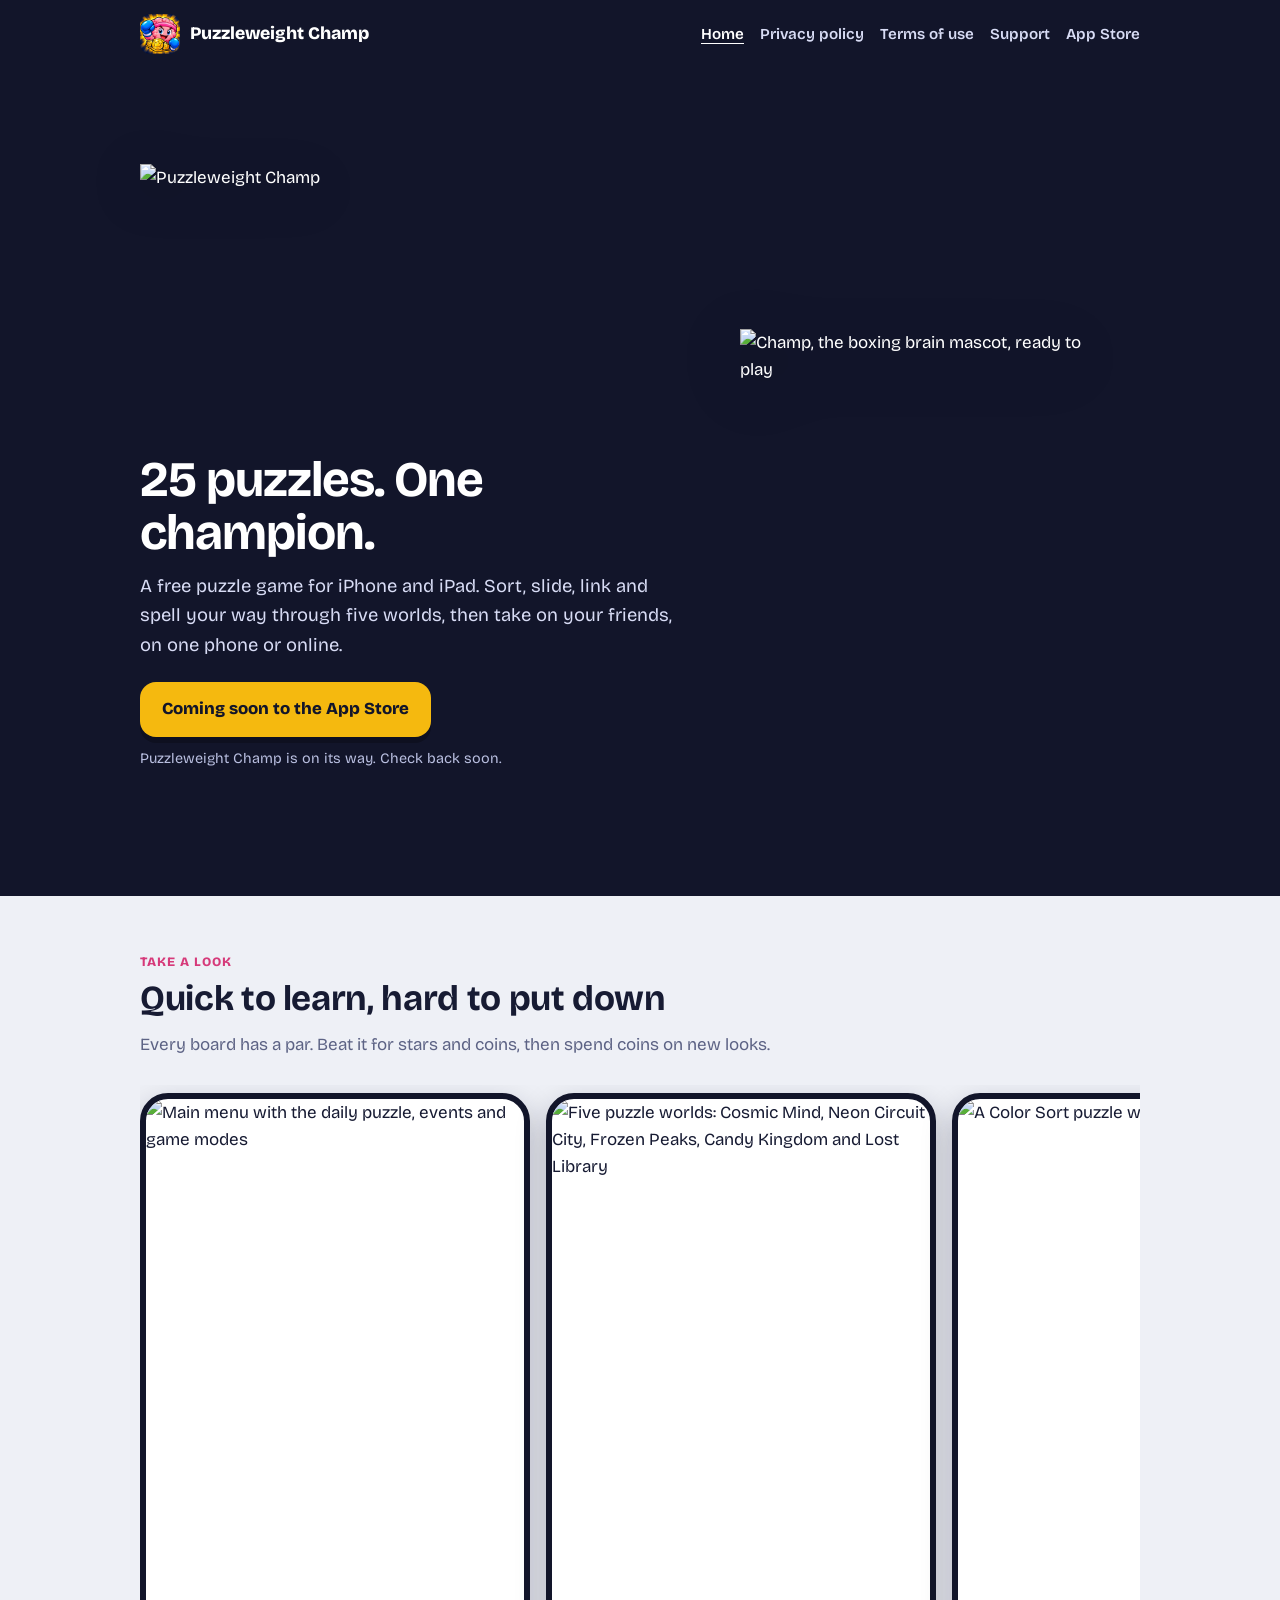
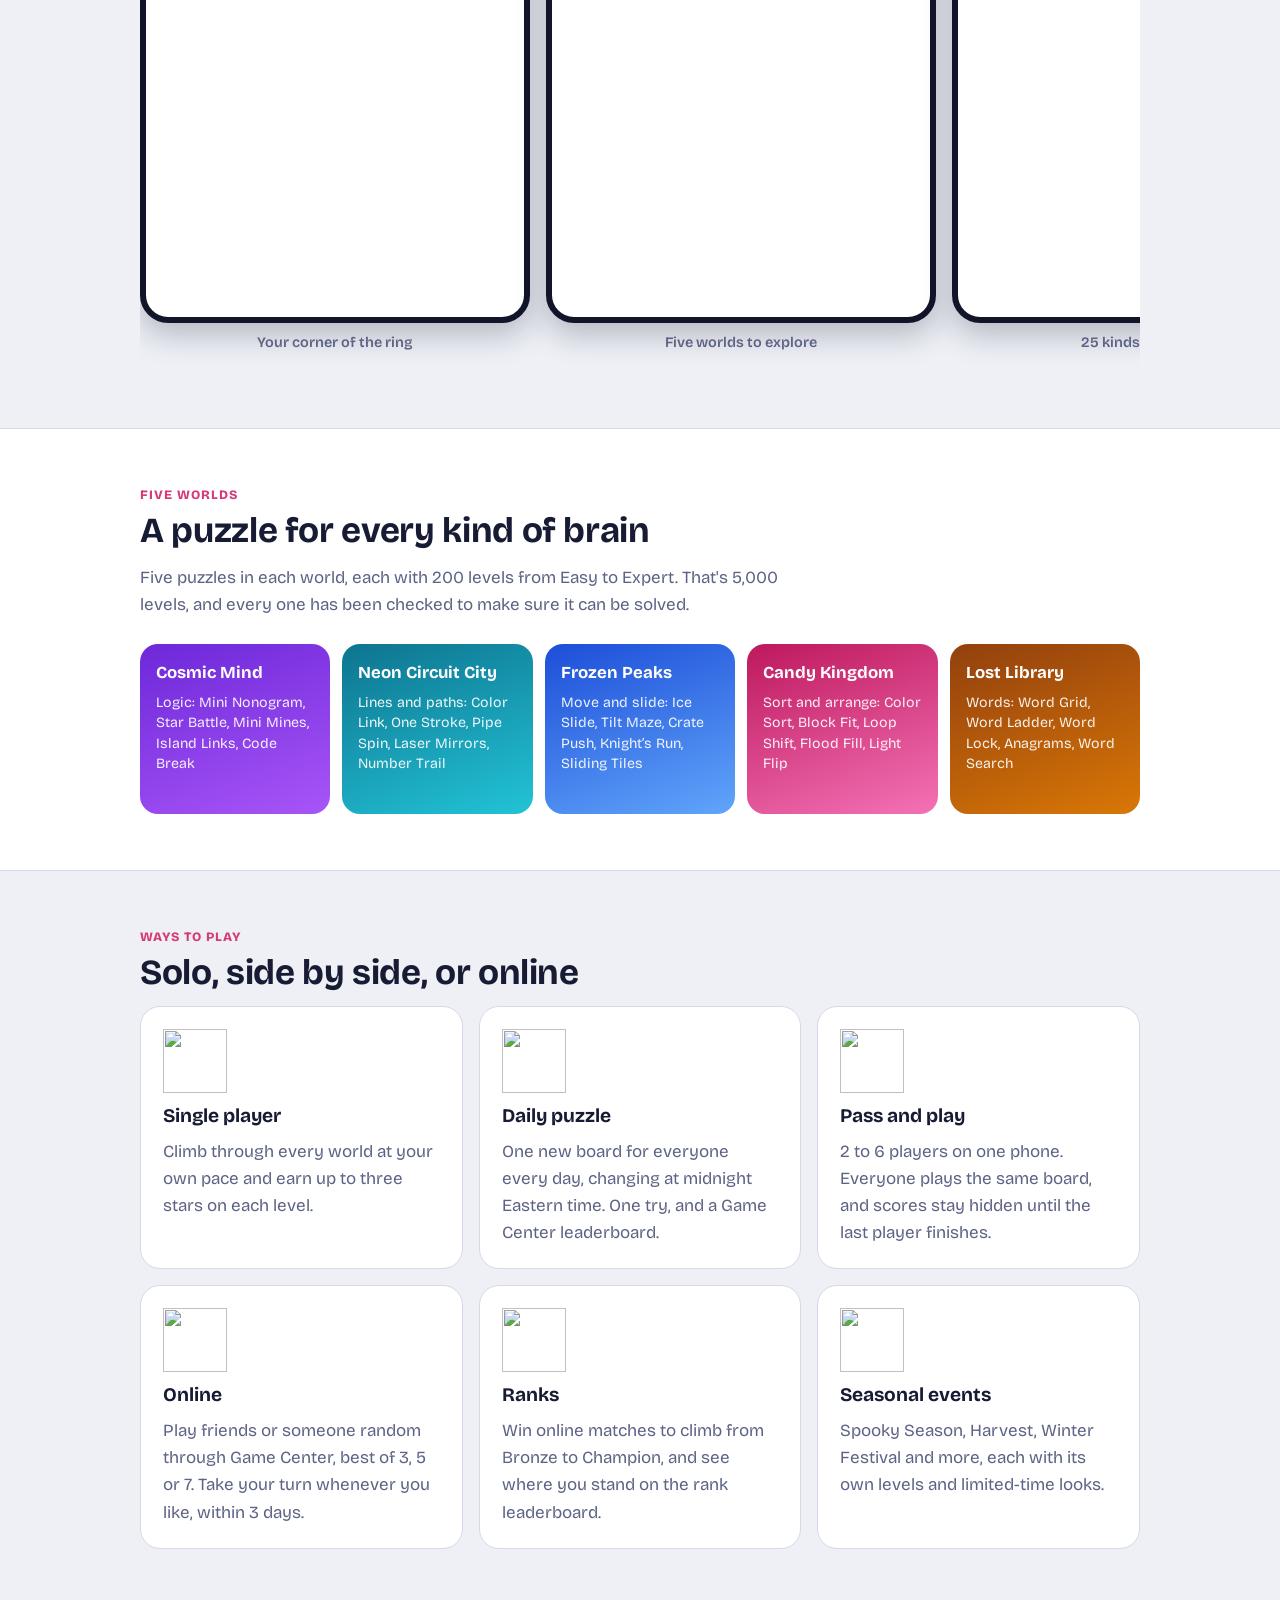
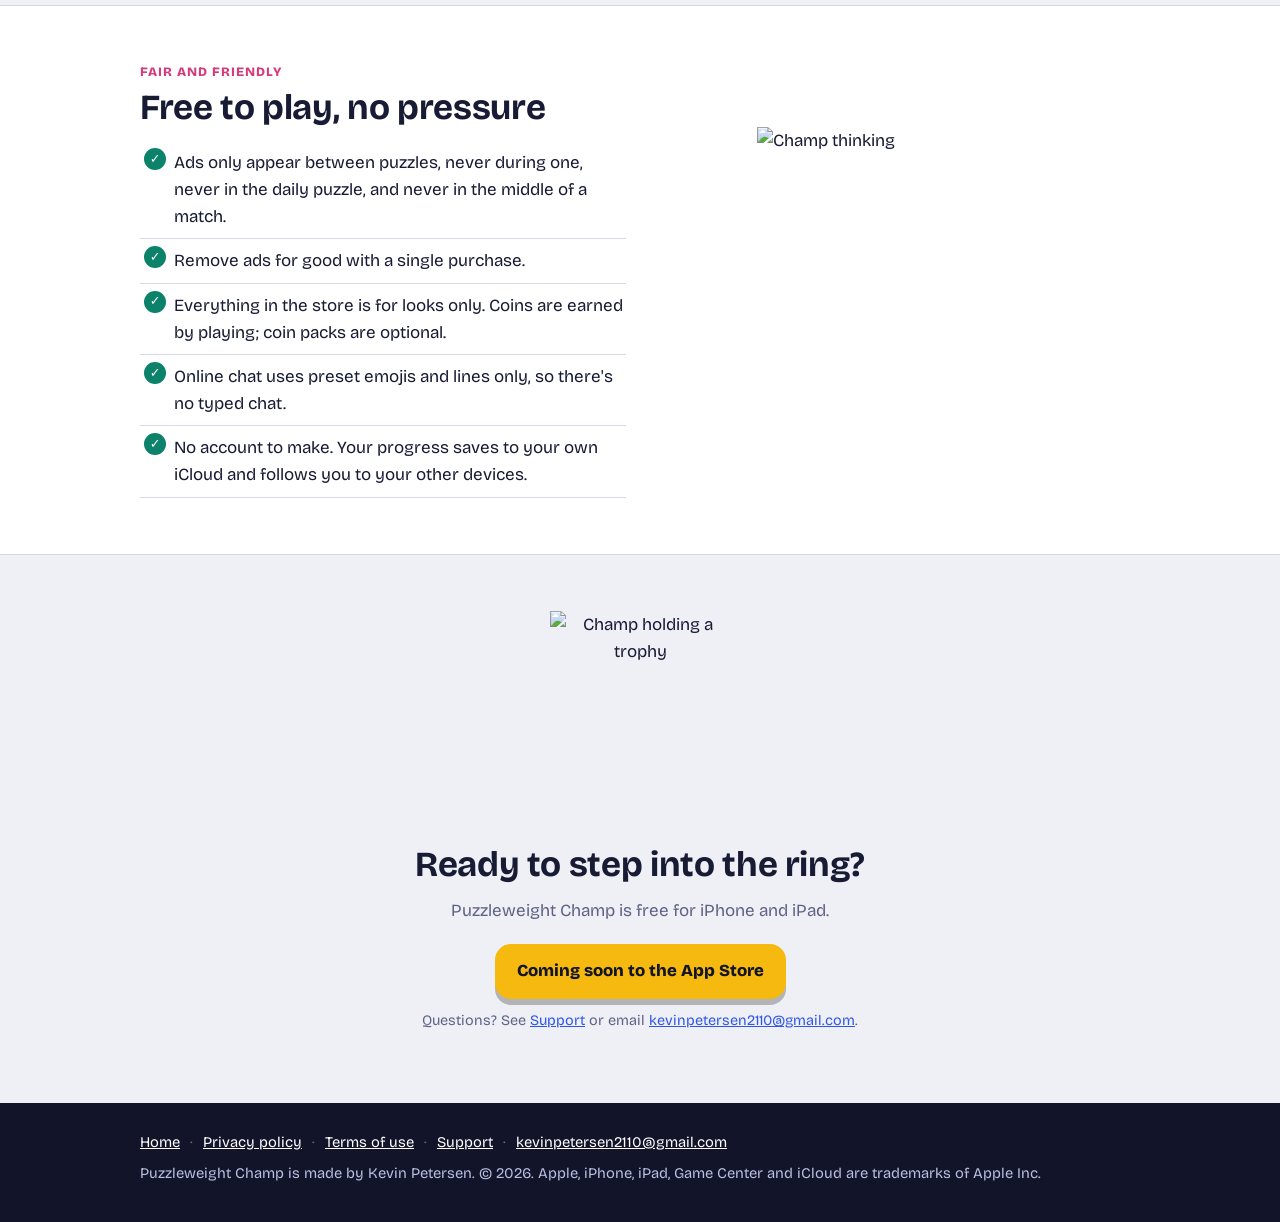
==== index.html @ a0eca014 "Add files via upload" ====
<!doctype html>
<html lang="en">
<head>
<meta charset="utf-8">
<meta name="viewport" content="width=device-width, initial-scale=1">
<title>Puzzleweight Champ: 25 puzzles, one champion</title>
<meta name="description" content="A free puzzle game for iPhone and iPad: 25 kinds of puzzles across five worlds, a daily puzzle, and matches against friends on one phone or online.">
<meta property="og:title" content="Puzzleweight Champ: 25 puzzles, one champion">
<meta property="og:description" content="A free puzzle game for iPhone and iPad: 25 kinds of puzzles across five worlds, a daily puzzle, and matches against friends on one phone or online.">
<meta property="og:image" content="icon.png">
<link rel="icon" type="image/png" href="favicon.png">
<link rel="apple-touch-icon" href="apple-touch-icon.png">
<link rel="preconnect" href="https://fonts.googleapis.com">
<link rel="preconnect" href="https://fonts.gstatic.com" crossorigin>
<link href="https://fonts.googleapis.com/css2?family=Bricolage+Grotesque:opsz,wght@12..96,400..800&display=swap" rel="stylesheet">
<link rel="stylesheet" href="style.css">
</head>
<body>
<header class="site-head"><div class="wrap">
  <a class="brand" href="index.html"><img src="icon.png" alt="">Puzzleweight Champ</a>
  <nav class="nav" aria-label="Main"><a href="index.html" aria-current="page">Home</a><a href="privacy.html">Privacy policy</a><a href="terms.html">Terms of use</a><a href="support.html">Support</a><a href="index.html#get">App Store</a></nav>
</div></header>

<main>
<section class="hero"><div class="wrap">
  <div>
    <img class="logo" src="img/logo.webp" width="720" height="471" alt="Puzzleweight Champ">
    <h1>25 puzzles. One champion.</h1>
    <p class="lead">A free puzzle game for iPhone and iPad. Sort, slide, link and spell your way through five worlds, then take on your friends, on one phone or online.</p>
    <span class="btn soon">Coming soon to the App Store</span>
    <p class="note">Puzzleweight Champ is on its way. Check back soon.</p>
  </div>
  <img class="mascot" src="img/ready.webp" width="445" height="360" alt="Champ, the boxing brain mascot, ready to play">
</div></section>

<section><div class="wrap">
  <p class="kicker">Take a look</p>
  <h2>Quick to learn, hard to put down</h2>
  <p class="sub">Every board has a par. Beat it for stars and coins, then spend coins on new looks.</p>
  <div class="shots">
    <figure><img src="img/shot-home.webp" width="390" height="844" alt="Main menu with the daily puzzle, events and game modes" loading="lazy"><figcaption>Your corner of the ring</figcaption></figure>
    <figure><img src="img/shot-worlds.webp" width="390" height="844" alt="Five puzzle worlds: Cosmic Mind, Neon Circuit City, Frozen Peaks, Candy Kingdom and Lost Library" loading="lazy"><figcaption>Five worlds to explore</figcaption></figure>
    <figure><img src="img/shot-puzzle.webp" width="390" height="844" alt="A Color Sort puzzle with tubes of colored balls" loading="lazy"><figcaption>25 kinds of puzzles</figcaption></figure>
    <figure><img src="img/shot-finale.webp" width="390" height="844" alt="Final results of a match with a winner banner and podium" loading="lazy"><figcaption>Crown a champion</figcaption></figure>
    <figure><img src="img/shot-online.webp" width="390" height="844" alt="An online match with standings and the next puzzle" loading="lazy"><figcaption>Play friends online</figcaption></figure>
    <figure><img src="img/shot-store.webp" width="390" height="844" alt="The store with avatars, colors and emotes" loading="lazy"><figcaption>Make it yours</figcaption></figure>
  </div>
</div></section>

<section class="band"><div class="wrap">
  <p class="kicker">Five worlds</p>
  <h2>A puzzle for every kind of brain</h2>
  <p class="sub">Five puzzles in each world, each with 200 levels from Easy to Expert. That's 5,000 levels, and every one has been checked to make sure it can be solved.</p>
  <div class="worlds">
    <div class="world w1"><b>Cosmic Mind</b><small>Logic: Mini Nonogram, Star Battle, Mini Mines, Island Links, Code Break</small></div>
    <div class="world w2"><b>Neon Circuit City</b><small>Lines and paths: Color Link, One Stroke, Pipe Spin, Laser Mirrors, Number Trail</small></div>
    <div class="world w3"><b>Frozen Peaks</b><small>Move and slide: Ice Slide, Tilt Maze, Crate Push, Knight’s Run, Sliding Tiles</small></div>
    <div class="world w4"><b>Candy Kingdom</b><small>Sort and arrange: Color Sort, Block Fit, Loop Shift, Flood Fill, Light Flip</small></div>
    <div class="world w5"><b>Lost Library</b><small>Words: Word Grid, Word Ladder, Word Lock, Anagrams, Word Search</small></div>
  </div>
</div></section>

<section><div class="wrap">
  <p class="kicker">Ways to play</p>
  <h2>Solo, side by side, or online</h2>
  <div class="grid">
    <div class="card"><img class="ic" src="img/md_single.webp" alt=""><h3>Single player</h3><p>Climb through every world at your own pace and earn up to three stars on each level.</p></div>
    <div class="card"><img class="ic" src="img/rk_gold.webp" alt=""><h3>Daily puzzle</h3><p>One new board for everyone every day, changing at midnight Eastern time. One try, and a Game Center leaderboard.</p></div>
    <div class="card"><img class="ic" src="img/md_multi.webp" alt=""><h3>Pass and play</h3><p>2 to 6 players on one phone. Everyone plays the same board, and scores stay hidden until the last player finishes.</p></div>
    <div class="card"><img class="ic" src="img/md_online.webp" alt=""><h3>Online</h3><p>Play friends or someone random through Game Center, best of 3, 5 or 7. Take your turn whenever you like, within 3 days.</p></div>
    <div class="card"><img class="ic" src="img/trophy.webp" alt=""><h3>Ranks</h3><p>Win online matches to climb from Bronze to Champion, and see where you stand on the rank leaderboard.</p></div>
    <div class="card"><img class="ic" src="img/cheer.webp" alt=""><h3>Seasonal events</h3><p>Spooky Season, Harvest, Winter Festival and more, each with its own levels and limited-time looks.</p></div>
  </div>
</div></section>

<section class="band"><div class="wrap split">
  <div>
    <p class="kicker">Fair and friendly</p>
    <h2>Free to play, no pressure</h2>
    <ul class="ticks">
      <li>Ads only appear between puzzles, never during one, never in the daily puzzle, and never in the middle of a match.</li>
      <li>Remove ads for good with a single purchase.</li>
      <li>Everything in the store is for looks only. Coins are earned by playing; coin packs are optional.</li>
      <li>Online chat uses preset emojis and lines only, so there's no typed chat.</li>
      <li>No account to make. Your progress saves to your own iCloud and follows you to your other devices.</li>
    </ul>
  </div>
  <img src="img/think.webp" width="330" height="360" alt="Champ thinking" style="justify-self:center;width:min(280px,80%)" loading="lazy">
</div></section>

<section id="get"><div class="wrap cta">
  <img src="img/trophy.webp" width="241" height="300" alt="Champ holding a trophy" loading="lazy">
  <h2>Ready to step into the ring?</h2>
  <p class="sub" style="margin:0 auto 20px">Puzzleweight Champ is free for iPhone and iPad.</p>
  <span class="btn soon">Coming soon to the App Store</span>
  <p class="note">Questions? See <a href="support.html">Support</a> or email <a href="mailto:kevinpetersen2110@gmail.com">kevinpetersen2110@gmail.com</a>.</p>
</div></section>
</main>
<footer class="site-foot"><div class="wrap">
  <div class="links"><a href="index.html">Home</a><span>·</span><a href="privacy.html">Privacy policy</a><span>·</span><a href="terms.html">Terms of use</a><span>·</span><a href="support.html">Support</a><span>·</span><a href="mailto:kevinpetersen2110@gmail.com">kevinpetersen2110@gmail.com</a></div>
  <div>Puzzleweight Champ is made by Kevin Petersen. © 2026. Apple, iPhone, iPad, Game Center and iCloud are trademarks of Apple Inc.</div>
</div></footer>
</body>
</html>
---- style.css ----
:root{
  --bg:#EEF0F6;--surface:#FFFFFF;--ink:#171B33;--muted:#5D6385;--line:#D5D9E8;
  --navy:#12152A;--blue:#3056E8;--pink:#D63A7A;--gold:#F5B90F;--green:#0B8269;--purple:#7445D6;
  --radius:20px;
}
@media (prefers-color-scheme:dark){
  :root{--bg:#12152A;--surface:#1C2040;--ink:#EEF0F8;--muted:#A6ACCB;--line:#2E3358}
}
*{box-sizing:border-box}
html{-webkit-text-size-adjust:100%}
body{margin:0;background:var(--bg);color:var(--ink);font-family:"Bricolage Grotesque",system-ui,-apple-system,"Segoe UI",sans-serif;font-size:17px;line-height:1.6}
img{max-width:100%;height:auto;display:block}
a{color:var(--blue)}
@media (prefers-color-scheme:dark){a{color:#8EA8FF}}
.wrap{max-width:1040px;margin:0 auto;padding:0 20px}
.narrow{max-width:760px}

/* header */
.site-head{background:var(--navy);color:#fff}
.site-head .wrap{display:flex;align-items:center;gap:16px;flex-wrap:wrap;padding-top:14px;padding-bottom:14px}
.brand{display:flex;align-items:center;gap:10px;color:#fff;text-decoration:none;font-weight:800;font-size:1.1rem;margin-right:auto}
.brand img{width:40px;height:40px;border-radius:10px}
.nav{display:flex;flex-wrap:wrap;gap:4px 16px;font-size:.95rem}
.nav a{color:#D8DCF5;text-decoration:none;font-weight:600;padding:4px 0}
.nav a:hover,.nav a[aria-current="page"]{color:#fff;text-decoration:underline;text-underline-offset:4px}

/* hero */
.hero{background:var(--navy) url(img/pat_light.webp) center/420px;background-blend-mode:soft-light;color:#fff;overflow:hidden}
.hero .wrap{display:grid;grid-template-columns:1.1fr .9fr;gap:24px;align-items:center;padding-top:40px;padding-bottom:56px}
.hero .logo{width:min(420px,100%);filter:drop-shadow(0 10px 24px rgba(0,0,0,.35))}
.hero h1{font-size:clamp(2rem,5vw,3.1rem);line-height:1.08;margin:14px 0 12px;letter-spacing:-.02em}
.hero p.lead{font-size:1.15rem;color:#D8DCF5;margin:0 0 22px;max-width:34em}
.hero .mascot{width:min(360px,90%);justify-self:center;filter:drop-shadow(0 14px 30px rgba(0,0,0,.4))}
.btn{display:inline-flex;align-items:center;gap:10px;background:#fff;color:var(--navy);font-weight:800;text-decoration:none;padding:14px 22px;border-radius:16px;font-size:1.05rem;box-shadow:0 6px 0 rgba(0,0,0,.25)}
.btn:hover{transform:translateY(-1px)}
.btn.soon{background:var(--gold);color:var(--navy)}
.note{font-size:.9rem;color:#B9BFE0;margin-top:10px}

/* sections */
section{padding:56px 0}
h2{font-size:clamp(1.6rem,3.6vw,2.2rem);line-height:1.15;margin:0 0 12px;letter-spacing:-.01em}
h3{font-size:1.2rem;margin:0 0 6px}
.kicker{font-weight:800;text-transform:uppercase;letter-spacing:.08em;font-size:.8rem;color:var(--pink);margin:0 0 6px}
.sub{color:var(--muted);max-width:40em;margin:0 0 26px}

.shots{display:flex;gap:16px;overflow-x:auto;padding:8px 4px 18px;scroll-snap-type:x mandatory}
.shots figure{margin:0;flex:0 0 220px;scroll-snap-align:start}
.shots img{border-radius:28px;border:6px solid var(--navy);box-shadow:0 12px 30px rgba(18,21,42,.25);background:#fff}
.shots figcaption{font-size:.9rem;color:var(--muted);text-align:center;margin-top:8px;font-weight:600}

.grid{display:grid;grid-template-columns:repeat(3,1fr);gap:16px}
.card{background:var(--surface);border-radius:var(--radius);padding:22px;border:1px solid var(--line)}
.card img.ic{width:64px;height:64px;object-fit:contain;margin-bottom:8px}
.card p{margin:0;color:var(--muted)}

.worlds{display:grid;grid-template-columns:repeat(5,1fr);gap:12px}
.world{border-radius:18px;padding:16px;color:#fff;min-height:170px}
.world b{display:block;font-size:1.05rem;margin-bottom:6px}
.world small{display:block;opacity:.92;line-height:1.45}
.w1{background:linear-gradient(160deg,#6D28D9,#A855F7)}
.w2{background:linear-gradient(160deg,#0E7490,#22C3D6)}
.w3{background:linear-gradient(160deg,#1D4ED8,#60A5FA)}
.w4{background:linear-gradient(160deg,#BE185D,#F472B6)}
.w5{background:linear-gradient(160deg,#92400E,#D97706)}

.split{display:grid;grid-template-columns:1fr 1fr;gap:28px;align-items:center}
.ticks{list-style:none;padding:0;margin:0}
.ticks li{padding:8px 0 8px 34px;position:relative;border-bottom:1px solid var(--line)}
.ticks li::before{content:"✓";position:absolute;left:4px;top:7px;width:22px;height:22px;border-radius:50%;background:var(--green);color:#fff;font-size:.8rem;display:grid;place-items:center;font-weight:800}

.band{background:var(--surface);border-top:1px solid var(--line);border-bottom:1px solid var(--line)}
.cta{text-align:center}
.cta img{width:180px;margin:0 auto 10px}
.cta .btn{background:var(--navy);color:#fff}
.cta .btn.soon{background:var(--gold);color:var(--navy)}
.cta .note{color:var(--muted)}

/* documents */
.doc{padding:40px 0 60px}
.doc h1{font-size:clamp(1.9rem,4.5vw,2.6rem);line-height:1.1;margin:0 0 6px}
.doc .updated{color:var(--muted);margin:0 0 28px}
.doc h2{font-size:1.35rem;margin:34px 0 8px}
.doc h3{font-size:1.08rem;margin:20px 0 4px}
.doc ul{padding-left:1.2em}
.doc li{margin:4px 0}
.doc .box{background:var(--surface);border:1px solid var(--line);border-radius:16px;padding:16px 20px;margin:16px 0}
.doc table{width:100%;border-collapse:collapse;margin:12px 0;font-size:.95rem}
.doc th,.doc td{text-align:left;padding:10px;border-bottom:1px solid var(--line);vertical-align:top}
.doc th{background:var(--surface)}
.faq details{background:var(--surface);border:1px solid var(--line);border-radius:14px;padding:4px 18px;margin:10px 0}
.faq summary{cursor:pointer;font-weight:700;padding:12px 0}
.faq details[open] summary{border-bottom:1px solid var(--line);margin-bottom:8px}

/* footer */
.site-foot{background:var(--navy);color:#B9BFE0;padding:28px 0 36px;font-size:.92rem}
.site-foot a{color:#fff}
.site-foot .links{display:flex;flex-wrap:wrap;gap:6px 10px;margin-bottom:8px}
.site-foot .links span{opacity:.5}

@media (max-width:860px){
  .hero .wrap{grid-template-columns:1fr;text-align:center;padding-top:28px}
  .hero p.lead{margin-left:auto;margin-right:auto}
  .hero .logo{margin:0 auto}
  .hero .mascot{width:150px;order:-1;margin-bottom:-8px}
  .grid{grid-template-columns:1fr 1fr}
  .worlds{grid-template-columns:1fr 1fr}
  .split{grid-template-columns:1fr}
}
@media (max-width:560px){
  body{font-size:16px}
  .wrap{padding:0 16px}
  .grid,.worlds{grid-template-columns:1fr}
  .world{min-height:0}
  .shots figure{flex-basis:200px}
  .nav{gap:2px 12px;font-size:.9rem}
  section{padding:44px 0}
}
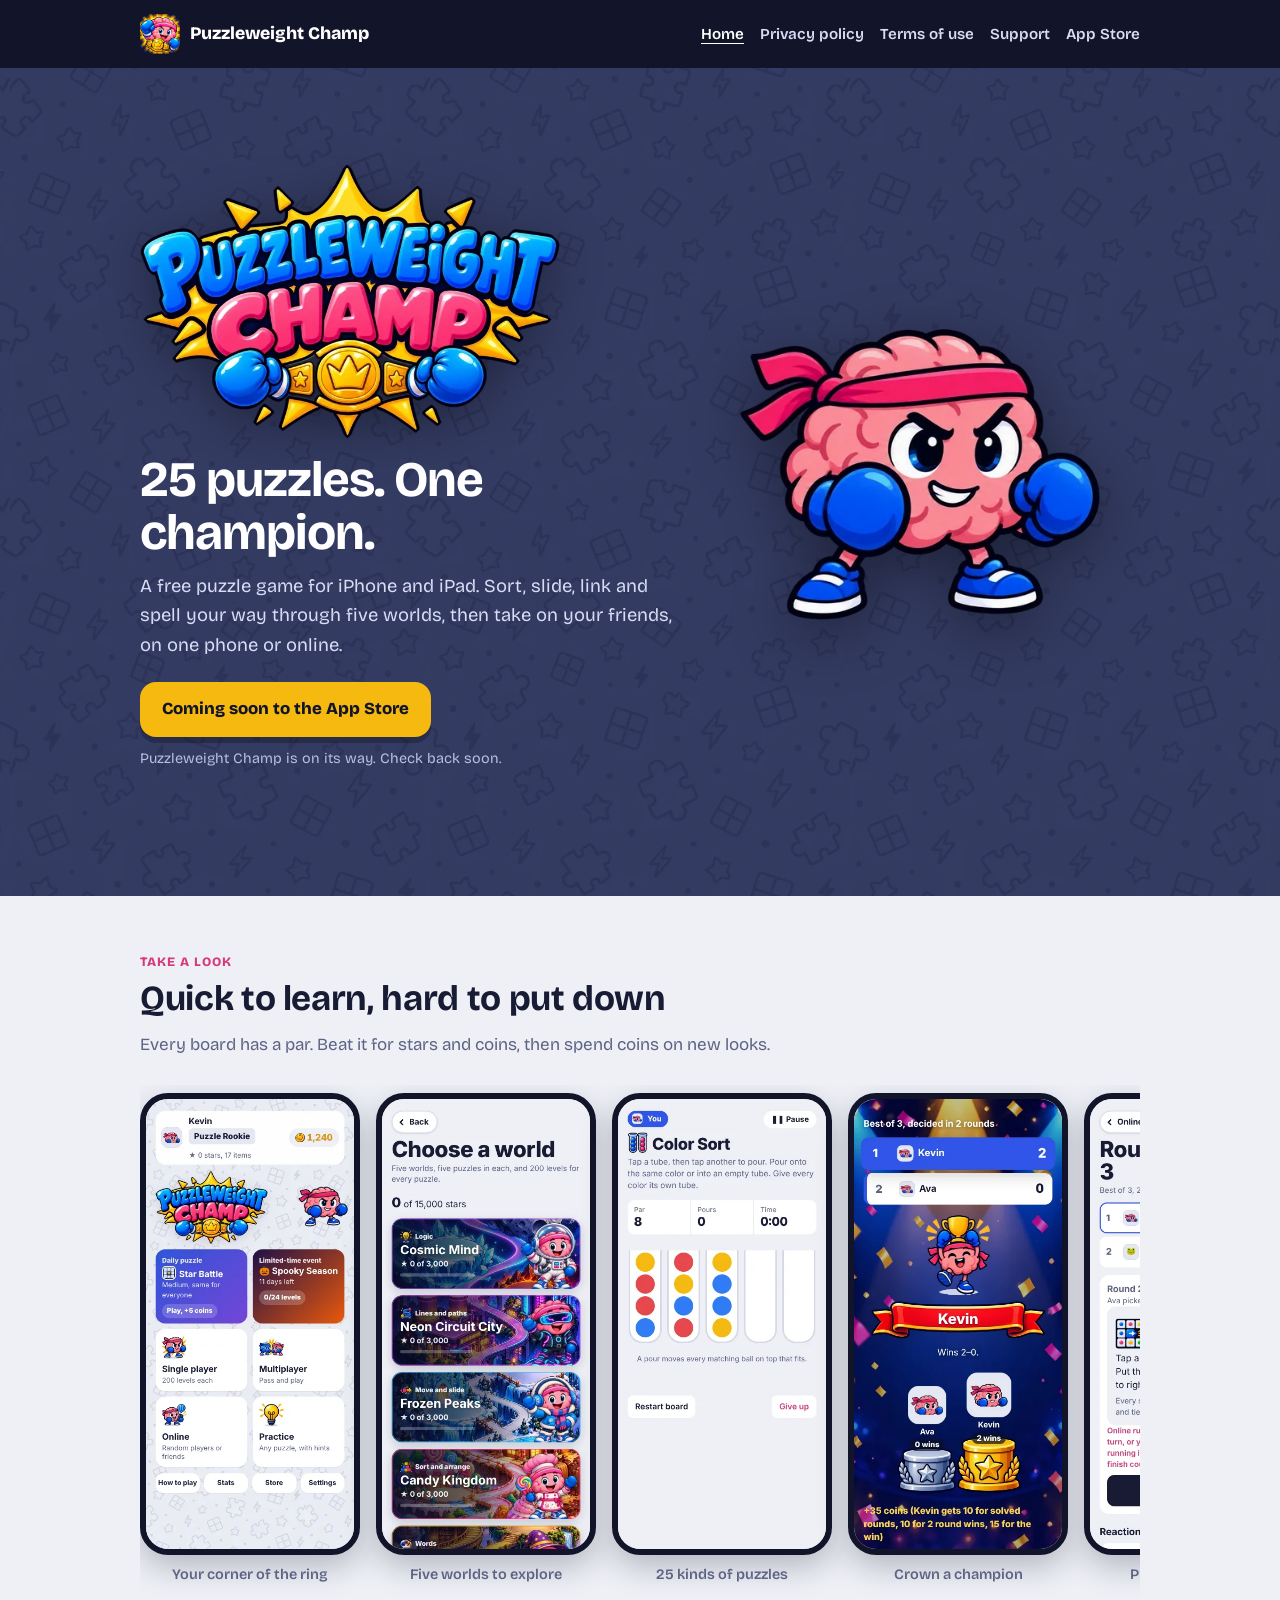
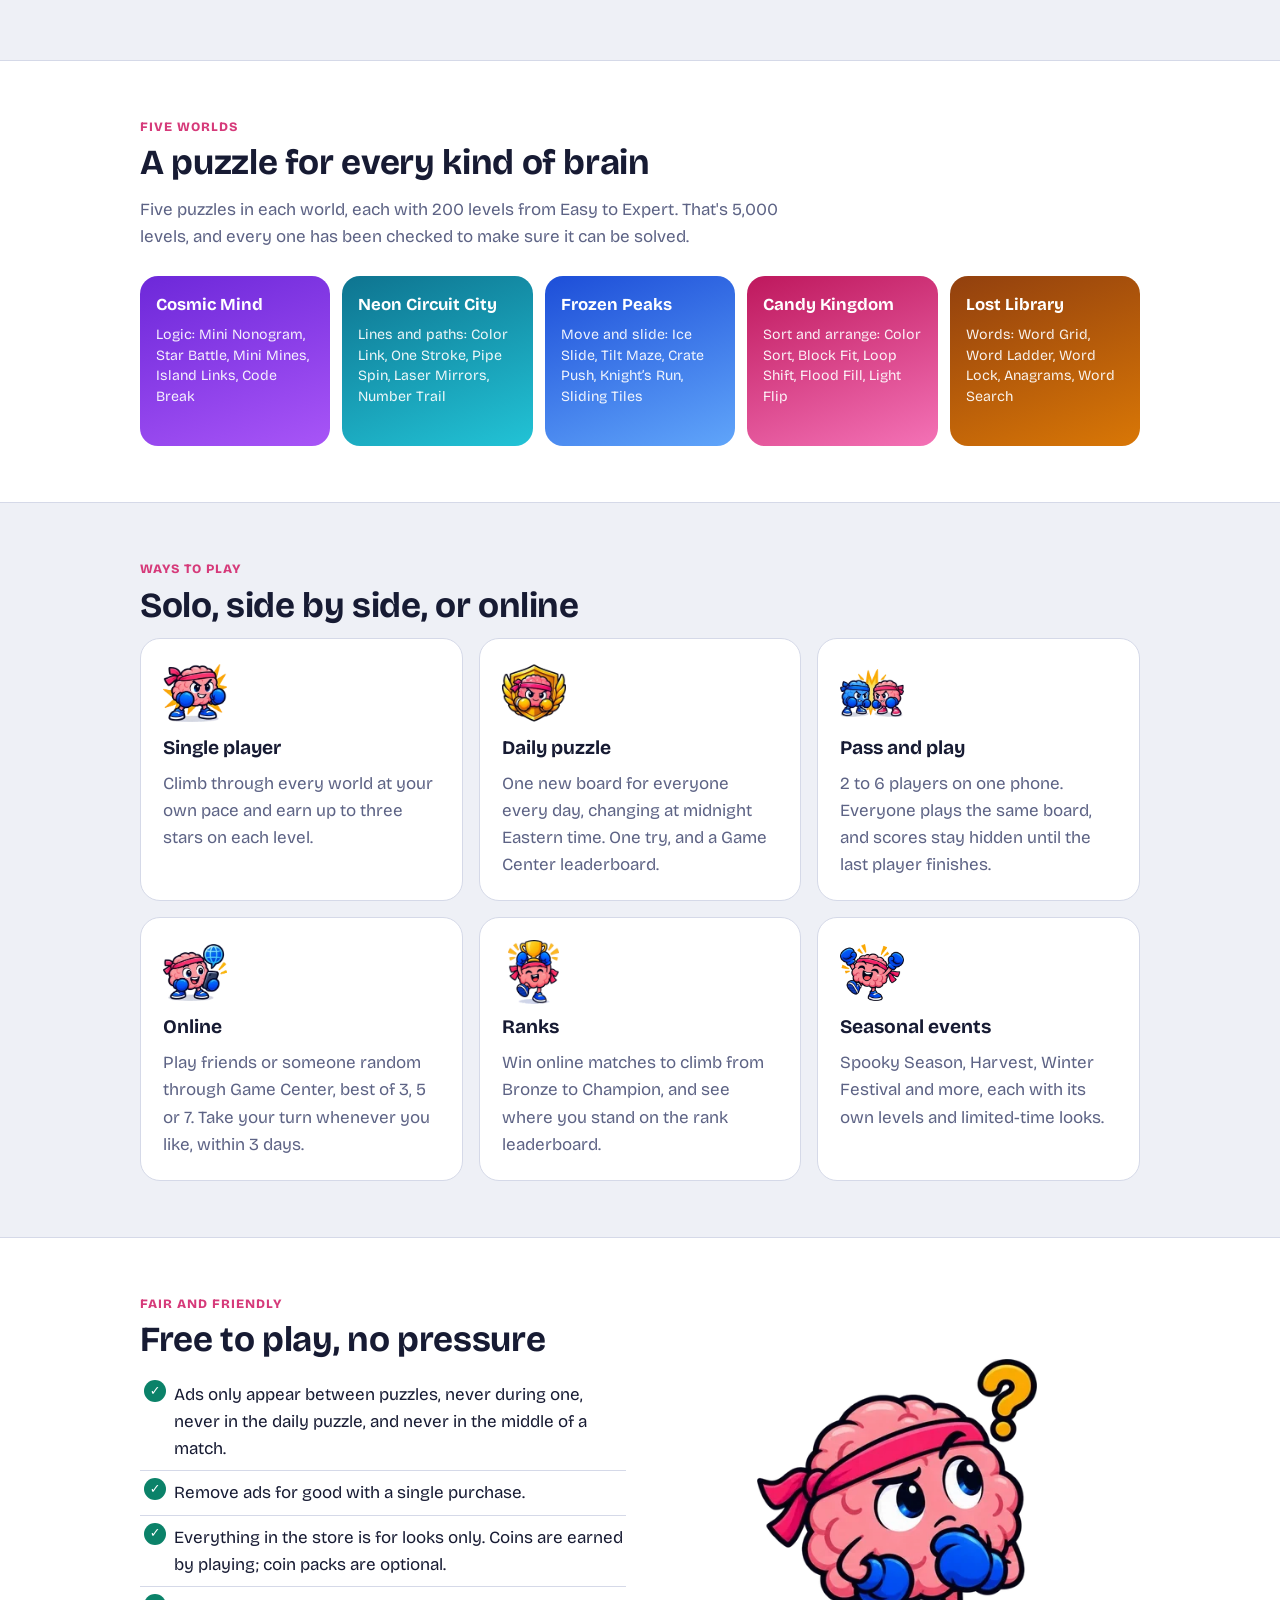
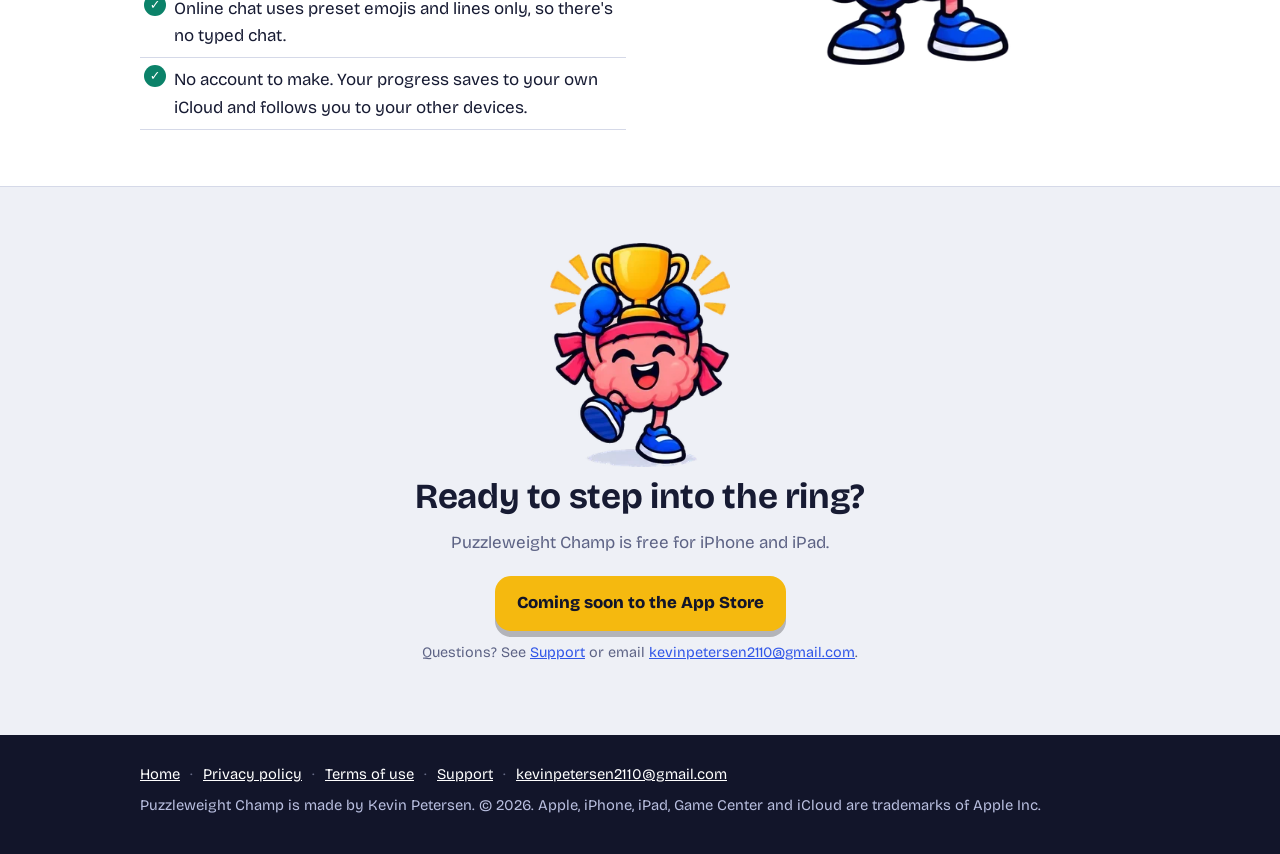
==== commit c70a2ae6: "Add files via upload" ====
--- a/index.html
+++ b/index.html
@@ -24,13 +24,13 @@
 <main>
 <section class="hero"><div class="wrap">
   <div>
-    <img class="logo" src="img/logo.webp" width="720" height="471" alt="Puzzleweight Champ">
+    <img class="logo" src="logo.webp" width="720" height="471" alt="Puzzleweight Champ">
     <h1>25 puzzles. One champion.</h1>
     <p class="lead">A free puzzle game for iPhone and iPad. Sort, slide, link and spell your way through five worlds, then take on your friends, on one phone or online.</p>
     <span class="btn soon">Coming soon to the App Store</span>
     <p class="note">Puzzleweight Champ is on its way. Check back soon.</p>
   </div>
-  <img class="mascot" src="img/ready.webp" width="445" height="360" alt="Champ, the boxing brain mascot, ready to play">
+  <img class="mascot" src="ready.webp" width="445" height="360" alt="Champ, the boxing brain mascot, ready to play">
 </div></section>
 
 <section><div class="wrap">
@@ -38,12 +38,12 @@
   <h2>Quick to learn, hard to put down</h2>
   <p class="sub">Every board has a par. Beat it for stars and coins, then spend coins on new looks.</p>
   <div class="shots">
-    <figure><img src="img/shot-home.webp" width="390" height="844" alt="Main menu with the daily puzzle, events and game modes" loading="lazy"><figcaption>Your corner of the ring</figcaption></figure>
-    <figure><img src="img/shot-worlds.webp" width="390" height="844" alt="Five puzzle worlds: Cosmic Mind, Neon Circuit City, Frozen Peaks, Candy Kingdom and Lost Library" loading="lazy"><figcaption>Five worlds to explore</figcaption></figure>
-    <figure><img src="img/shot-puzzle.webp" width="390" height="844" alt="A Color Sort puzzle with tubes of colored balls" loading="lazy"><figcaption>25 kinds of puzzles</figcaption></figure>
-    <figure><img src="img/shot-finale.webp" width="390" height="844" alt="Final results of a match with a winner banner and podium" loading="lazy"><figcaption>Crown a champion</figcaption></figure>
-    <figure><img src="img/shot-online.webp" width="390" height="844" alt="An online match with standings and the next puzzle" loading="lazy"><figcaption>Play friends online</figcaption></figure>
-    <figure><img src="img/shot-store.webp" width="390" height="844" alt="The store with avatars, colors and emotes" loading="lazy"><figcaption>Make it yours</figcaption></figure>
+    <figure><img src="shot-home.webp" width="390" height="844" alt="Main menu with the daily puzzle, events and game modes" loading="lazy"><figcaption>Your corner of the ring</figcaption></figure>
+    <figure><img src="shot-worlds.webp" width="390" height="844" alt="Five puzzle worlds: Cosmic Mind, Neon Circuit City, Frozen Peaks, Candy Kingdom and Lost Library" loading="lazy"><figcaption>Five worlds to explore</figcaption></figure>
+    <figure><img src="shot-puzzle.webp" width="390" height="844" alt="A Color Sort puzzle with tubes of colored balls" loading="lazy"><figcaption>25 kinds of puzzles</figcaption></figure>
+    <figure><img src="shot-finale.webp" width="390" height="844" alt="Final results of a match with a winner banner and podium" loading="lazy"><figcaption>Crown a champion</figcaption></figure>
+    <figure><img src="shot-online.webp" width="390" height="844" alt="An online match with standings and the next puzzle" loading="lazy"><figcaption>Play friends online</figcaption></figure>
+    <figure><img src="shot-store.webp" width="390" height="844" alt="The store with avatars, colors and emotes" loading="lazy"><figcaption>Make it yours</figcaption></figure>
   </div>
 </div></section>
 
@@ -64,12 +64,12 @@
   <p class="kicker">Ways to play</p>
   <h2>Solo, side by side, or online</h2>
   <div class="grid">
-    <div class="card"><img class="ic" src="img/md_single.webp" alt=""><h3>Single player</h3><p>Climb through every world at your own pace and earn up to three stars on each level.</p></div>
-    <div class="card"><img class="ic" src="img/rk_gold.webp" alt=""><h3>Daily puzzle</h3><p>One new board for everyone every day, changing at midnight Eastern time. One try, and a Game Center leaderboard.</p></div>
-    <div class="card"><img class="ic" src="img/md_multi.webp" alt=""><h3>Pass and play</h3><p>2 to 6 players on one phone. Everyone plays the same board, and scores stay hidden until the last player finishes.</p></div>
-    <div class="card"><img class="ic" src="img/md_online.webp" alt=""><h3>Online</h3><p>Play friends or someone random through Game Center, best of 3, 5 or 7. Take your turn whenever you like, within 3 days.</p></div>
-    <div class="card"><img class="ic" src="img/trophy.webp" alt=""><h3>Ranks</h3><p>Win online matches to climb from Bronze to Champion, and see where you stand on the rank leaderboard.</p></div>
-    <div class="card"><img class="ic" src="img/cheer.webp" alt=""><h3>Seasonal events</h3><p>Spooky Season, Harvest, Winter Festival and more, each with its own levels and limited-time looks.</p></div>
+    <div class="card"><img class="ic" src="md_single.webp" alt=""><h3>Single player</h3><p>Climb through every world at your own pace and earn up to three stars on each level.</p></div>
+    <div class="card"><img class="ic" src="rk_gold.webp" alt=""><h3>Daily puzzle</h3><p>One new board for everyone every day, changing at midnight Eastern time. One try, and a Game Center leaderboard.</p></div>
+    <div class="card"><img class="ic" src="md_multi.webp" alt=""><h3>Pass and play</h3><p>2 to 6 players on one phone. Everyone plays the same board, and scores stay hidden until the last player finishes.</p></div>
+    <div class="card"><img class="ic" src="md_online.webp" alt=""><h3>Online</h3><p>Play friends or someone random through Game Center, best of 3, 5 or 7. Take your turn whenever you like, within 3 days.</p></div>
+    <div class="card"><img class="ic" src="trophy.webp" alt=""><h3>Ranks</h3><p>Win online matches to climb from Bronze to Champion, and see where you stand on the rank leaderboard.</p></div>
+    <div class="card"><img class="ic" src="cheer.webp" alt=""><h3>Seasonal events</h3><p>Spooky Season, Harvest, Winter Festival and more, each with its own levels and limited-time looks.</p></div>
   </div>
 </div></section>
 
@@ -85,11 +85,11 @@
       <li>No account to make. Your progress saves to your own iCloud and follows you to your other devices.</li>
     </ul>
   </div>
-  <img src="img/think.webp" width="330" height="360" alt="Champ thinking" style="justify-self:center;width:min(280px,80%)" loading="lazy">
+  <img src="think.webp" width="330" height="360" alt="Champ thinking" style="justify-self:center;width:min(280px,80%)" loading="lazy">
 </div></section>
 
 <section id="get"><div class="wrap cta">
-  <img src="img/trophy.webp" width="241" height="300" alt="Champ holding a trophy" loading="lazy">
+  <img src="trophy.webp" width="241" height="300" alt="Champ holding a trophy" loading="lazy">
   <h2>Ready to step into the ring?</h2>
   <p class="sub" style="margin:0 auto 20px">Puzzleweight Champ is free for iPhone and iPad.</p>
   <span class="btn soon">Coming soon to the App Store</span>
--- a/style.css
+++ b/style.css
@@ -25,7 +25,7 @@
 .nav a:hover,.nav a[aria-current="page"]{color:#fff;text-decoration:underline;text-underline-offset:4px}
 
 /* hero */
-.hero{background:var(--navy) url(img/pat_light.webp) center/420px;background-blend-mode:soft-light;color:#fff;overflow:hidden}
+.hero{background:var(--navy) url(pat_light.webp) center/420px;background-blend-mode:soft-light;color:#fff;overflow:hidden}
 .hero .wrap{display:grid;grid-template-columns:1.1fr .9fr;gap:24px;align-items:center;padding-top:40px;padding-bottom:56px}
 .hero .logo{width:min(420px,100%);filter:drop-shadow(0 10px 24px rgba(0,0,0,.35))}
 .hero h1{font-size:clamp(2rem,5vw,3.1rem);line-height:1.08;margin:14px 0 12px;letter-spacing:-.02em}
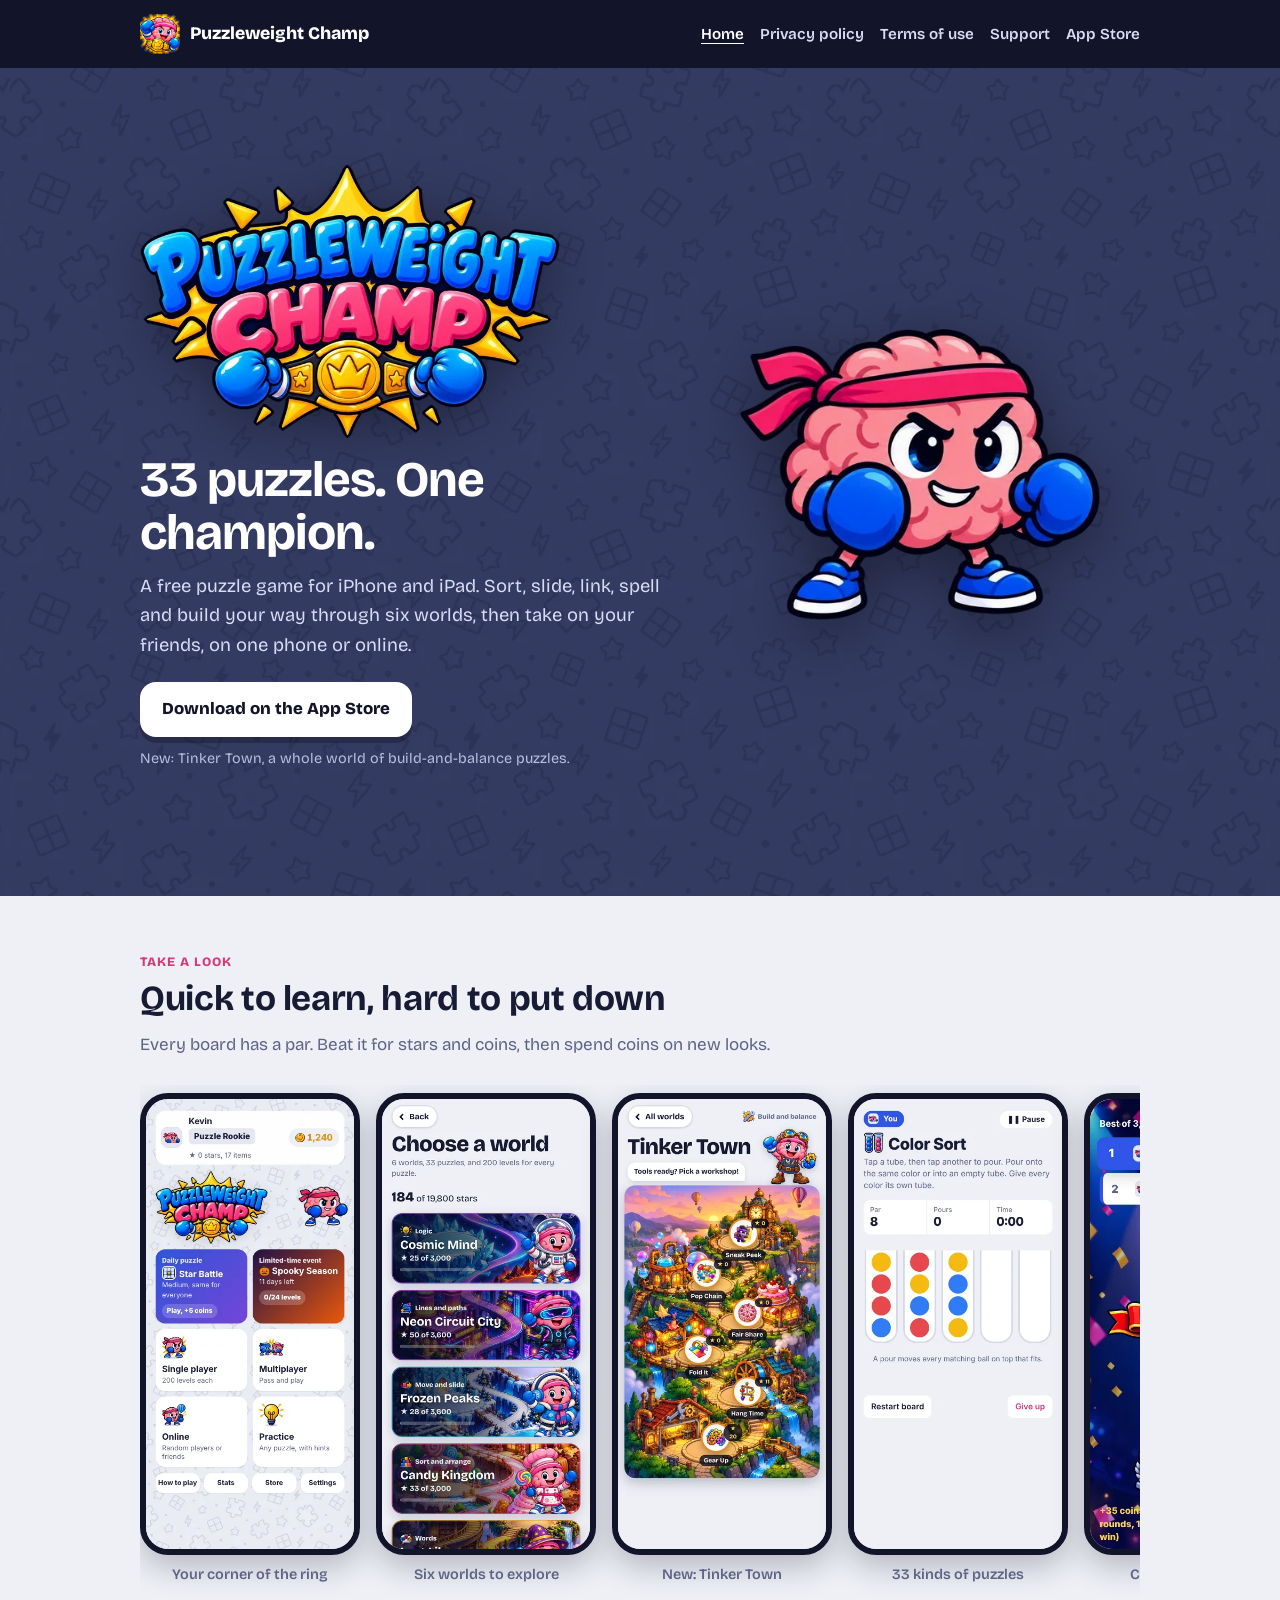
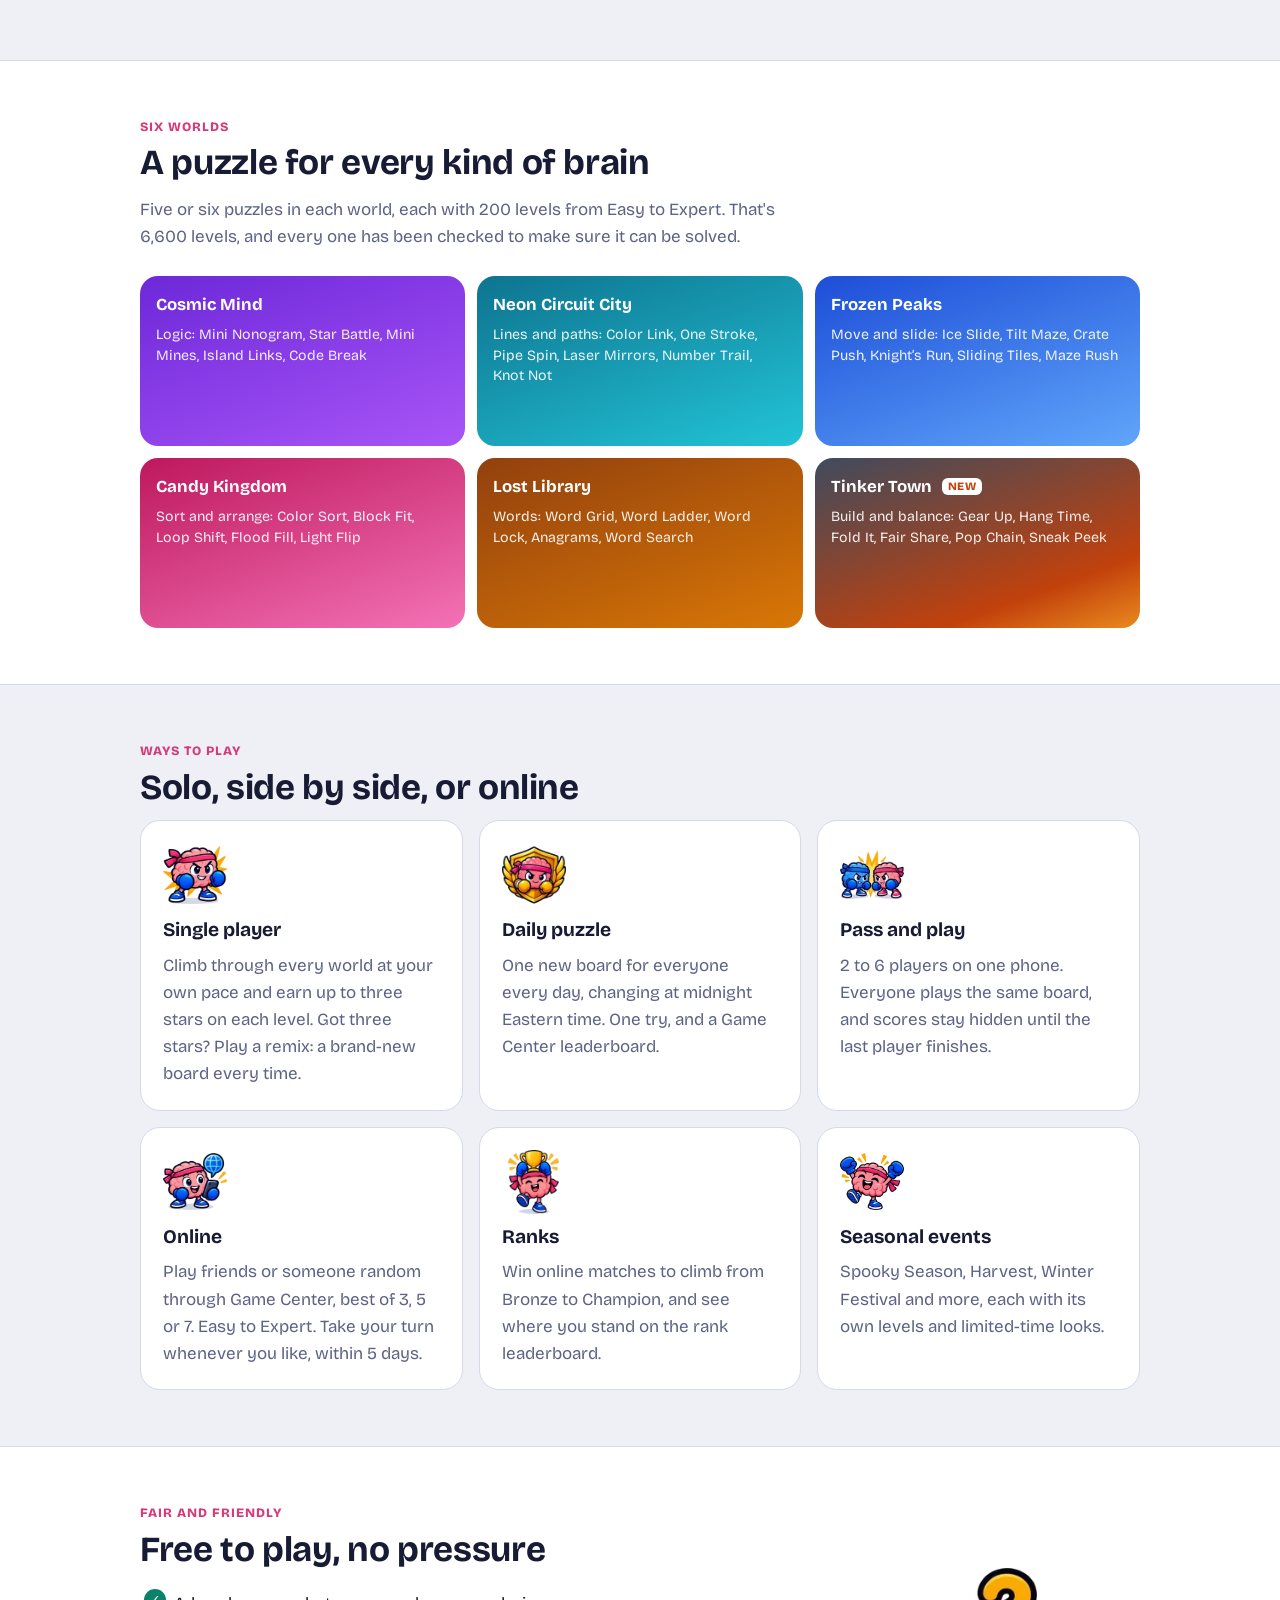
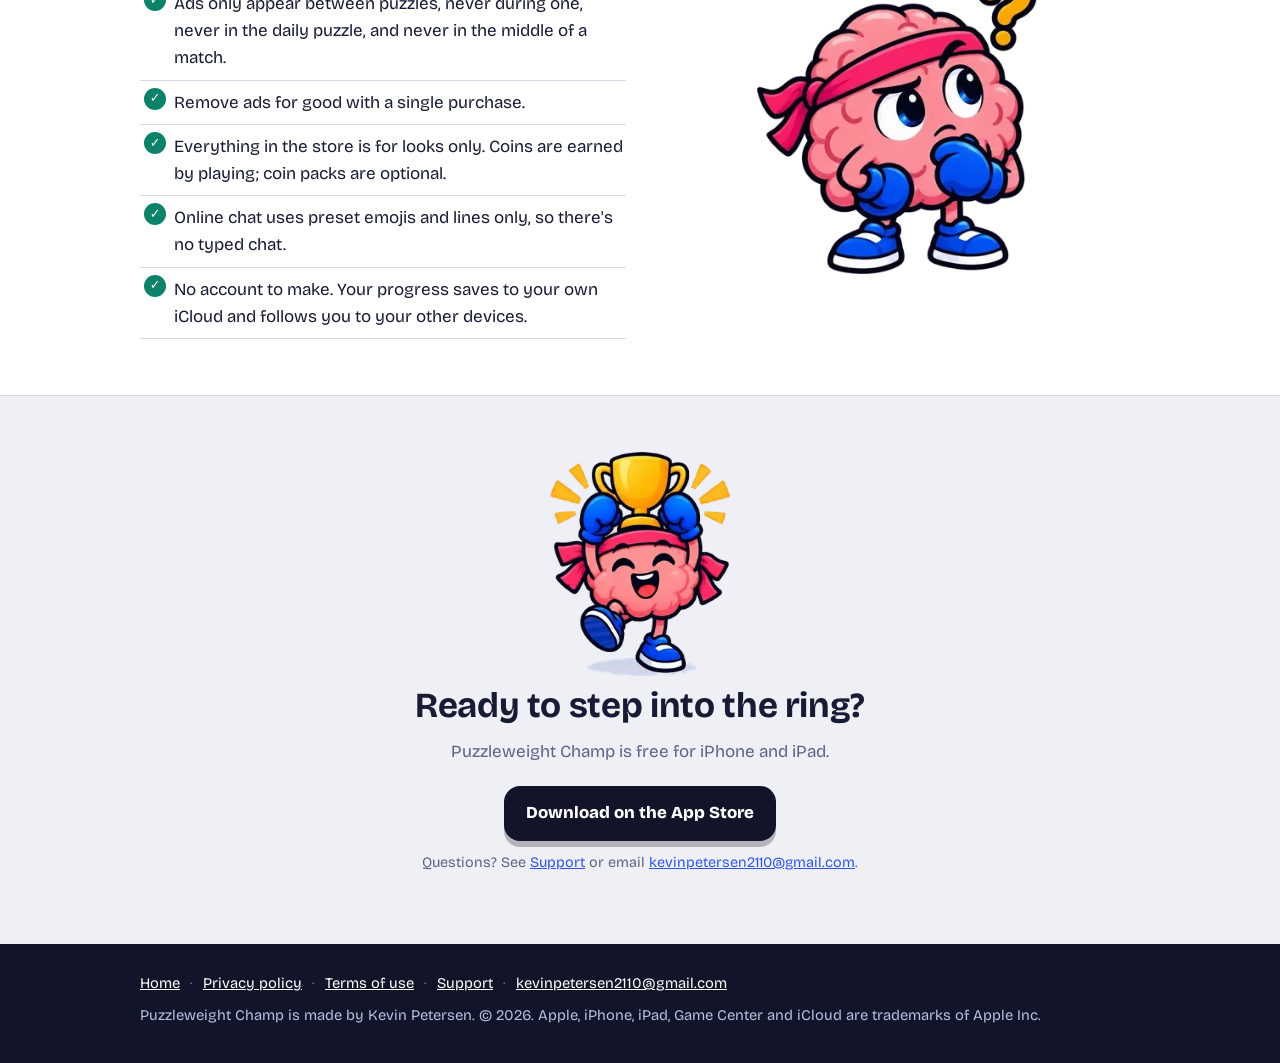
==== commit 20dd51a3: "Add files via upload" ====
--- a/index.html
+++ b/index.html
@@ -3,10 +3,11 @@
 <head>
 <meta charset="utf-8">
 <meta name="viewport" content="width=device-width, initial-scale=1">
-<title>Puzzleweight Champ: 25 puzzles, one champion</title>
-<meta name="description" content="A free puzzle game for iPhone and iPad: 25 kinds of puzzles across five worlds, a daily puzzle, and matches against friends on one phone or online.">
-<meta property="og:title" content="Puzzleweight Champ: 25 puzzles, one champion">
-<meta property="og:description" content="A free puzzle game for iPhone and iPad: 25 kinds of puzzles across five worlds, a daily puzzle, and matches against friends on one phone or online.">
+<meta name="apple-itunes-app" content="app-id=6825614584">
+<title>Puzzleweight Champ: 33 puzzles, one champion</title>
+<meta name="description" content="A free puzzle game for iPhone and iPad: 33 kinds of puzzles across six worlds, a daily puzzle, and matches against friends on one phone or online.">
+<meta property="og:title" content="Puzzleweight Champ: 33 puzzles, one champion">
+<meta property="og:description" content="A free puzzle game for iPhone and iPad: 33 kinds of puzzles across six worlds, a daily puzzle, and matches against friends on one phone or online.">
 <meta property="og:image" content="icon.png">
 <link rel="icon" type="image/png" href="favicon.png">
 <link rel="apple-touch-icon" href="apple-touch-icon.png">
@@ -18,17 +19,17 @@
 <body>
 <header class="site-head"><div class="wrap">
   <a class="brand" href="index.html"><img src="icon.png" alt="">Puzzleweight Champ</a>
-  <nav class="nav" aria-label="Main"><a href="index.html" aria-current="page">Home</a><a href="privacy.html">Privacy policy</a><a href="terms.html">Terms of use</a><a href="support.html">Support</a><a href="index.html#get">App Store</a></nav>
+  <nav class="nav" aria-label="Main"><a href="index.html" aria-current="page">Home</a><a href="privacy.html">Privacy policy</a><a href="terms.html">Terms of use</a><a href="support.html">Support</a><a href="https://apps.apple.com/us/app/puzzleweight-champ/id6825614584">App Store</a></nav>
 </div></header>
 
 <main>
 <section class="hero"><div class="wrap">
   <div>
     <img class="logo" src="logo.webp" width="720" height="471" alt="Puzzleweight Champ">
-    <h1>25 puzzles. One champion.</h1>
-    <p class="lead">A free puzzle game for iPhone and iPad. Sort, slide, link and spell your way through five worlds, then take on your friends, on one phone or online.</p>
-    <span class="btn soon">Coming soon to the App Store</span>
-    <p class="note">Puzzleweight Champ is on its way. Check back soon.</p>
+    <h1>33 puzzles. One champion.</h1>
+    <p class="lead">A free puzzle game for iPhone and iPad. Sort, slide, link, spell and build your way through six worlds, then take on your friends, on one phone or online.</p>
+    <a class="btn" href="https://apps.apple.com/us/app/puzzleweight-champ/id6825614584">Download on the App Store</a>
+    <p class="note">New: Tinker Town, a whole world of build-and-balance puzzles.</p>
   </div>
   <img class="mascot" src="ready.webp" width="445" height="360" alt="Champ, the boxing brain mascot, ready to play">
 </div></section>
@@ -39,8 +40,9 @@
   <p class="sub">Every board has a par. Beat it for stars and coins, then spend coins on new looks.</p>
   <div class="shots">
     <figure><img src="shot-home.webp" width="390" height="844" alt="Main menu with the daily puzzle, events and game modes" loading="lazy"><figcaption>Your corner of the ring</figcaption></figure>
-    <figure><img src="shot-worlds.webp" width="390" height="844" alt="Five puzzle worlds: Cosmic Mind, Neon Circuit City, Frozen Peaks, Candy Kingdom and Lost Library" loading="lazy"><figcaption>Five worlds to explore</figcaption></figure>
-    <figure><img src="shot-puzzle.webp" width="390" height="844" alt="A Color Sort puzzle with tubes of colored balls" loading="lazy"><figcaption>25 kinds of puzzles</figcaption></figure>
+    <figure><img src="shot-worlds.webp" width="390" height="844" alt="Six puzzle worlds: Cosmic Mind, Neon Circuit City, Frozen Peaks, Candy Kingdom, Lost Library and Tinker Town" loading="lazy"><figcaption>Six worlds to explore</figcaption></figure>
+    <figure><img src="shot-tinker.webp" width="390" height="844" alt="The Tinker Town map with six workshop puzzles" loading="lazy"><figcaption>New: Tinker Town</figcaption></figure>
+    <figure><img src="shot-puzzle.webp" width="390" height="844" alt="A Color Sort puzzle with tubes of colored balls" loading="lazy"><figcaption>33 kinds of puzzles</figcaption></figure>
     <figure><img src="shot-finale.webp" width="390" height="844" alt="Final results of a match with a winner banner and podium" loading="lazy"><figcaption>Crown a champion</figcaption></figure>
     <figure><img src="shot-online.webp" width="390" height="844" alt="An online match with standings and the next puzzle" loading="lazy"><figcaption>Play friends online</figcaption></figure>
     <figure><img src="shot-store.webp" width="390" height="844" alt="The store with avatars, colors and emotes" loading="lazy"><figcaption>Make it yours</figcaption></figure>
@@ -48,15 +50,16 @@
 </div></section>
 
 <section class="band"><div class="wrap">
-  <p class="kicker">Five worlds</p>
+  <p class="kicker">Six worlds</p>
   <h2>A puzzle for every kind of brain</h2>
-  <p class="sub">Five puzzles in each world, each with 200 levels from Easy to Expert. That's 5,000 levels, and every one has been checked to make sure it can be solved.</p>
+  <p class="sub">Five or six puzzles in each world, each with 200 levels from Easy to Expert. That's 6,600 levels, and every one has been checked to make sure it can be solved.</p>
   <div class="worlds">
     <div class="world w1"><b>Cosmic Mind</b><small>Logic: Mini Nonogram, Star Battle, Mini Mines, Island Links, Code Break</small></div>
-    <div class="world w2"><b>Neon Circuit City</b><small>Lines and paths: Color Link, One Stroke, Pipe Spin, Laser Mirrors, Number Trail</small></div>
-    <div class="world w3"><b>Frozen Peaks</b><small>Move and slide: Ice Slide, Tilt Maze, Crate Push, Knight’s Run, Sliding Tiles</small></div>
+    <div class="world w2"><b>Neon Circuit City</b><small>Lines and paths: Color Link, One Stroke, Pipe Spin, Laser Mirrors, Number Trail, Knot Not</small></div>
+    <div class="world w3"><b>Frozen Peaks</b><small>Move and slide: Ice Slide, Tilt Maze, Crate Push, Knight’s Run, Sliding Tiles, Maze Rush</small></div>
     <div class="world w4"><b>Candy Kingdom</b><small>Sort and arrange: Color Sort, Block Fit, Loop Shift, Flood Fill, Light Flip</small></div>
     <div class="world w5"><b>Lost Library</b><small>Words: Word Grid, Word Ladder, Word Lock, Anagrams, Word Search</small></div>
+    <div class="world w6"><b>Tinker Town <i class="newtag">New</i></b><small>Build and balance: Gear Up, Hang Time, Fold It, Fair Share, Pop Chain, Sneak Peek</small></div>
   </div>
 </div></section>
 
@@ -64,10 +67,10 @@
   <p class="kicker">Ways to play</p>
   <h2>Solo, side by side, or online</h2>
   <div class="grid">
-    <div class="card"><img class="ic" src="md_single.webp" alt=""><h3>Single player</h3><p>Climb through every world at your own pace and earn up to three stars on each level.</p></div>
+    <div class="card"><img class="ic" src="md_single.webp" alt=""><h3>Single player</h3><p>Climb through every world at your own pace and earn up to three stars on each level. Got three stars? Play a remix: a brand-new board every time.</p></div>
     <div class="card"><img class="ic" src="rk_gold.webp" alt=""><h3>Daily puzzle</h3><p>One new board for everyone every day, changing at midnight Eastern time. One try, and a Game Center leaderboard.</p></div>
     <div class="card"><img class="ic" src="md_multi.webp" alt=""><h3>Pass and play</h3><p>2 to 6 players on one phone. Everyone plays the same board, and scores stay hidden until the last player finishes.</p></div>
-    <div class="card"><img class="ic" src="md_online.webp" alt=""><h3>Online</h3><p>Play friends or someone random through Game Center, best of 3, 5 or 7. Take your turn whenever you like, within 3 days.</p></div>
+    <div class="card"><img class="ic" src="md_online.webp" alt=""><h3>Online</h3><p>Play friends or someone random through Game Center, best of 3, 5 or 7. Easy to Expert. Take your turn whenever you like, within 5 days.</p></div>
     <div class="card"><img class="ic" src="trophy.webp" alt=""><h3>Ranks</h3><p>Win online matches to climb from Bronze to Champion, and see where you stand on the rank leaderboard.</p></div>
     <div class="card"><img class="ic" src="cheer.webp" alt=""><h3>Seasonal events</h3><p>Spooky Season, Harvest, Winter Festival and more, each with its own levels and limited-time looks.</p></div>
   </div>
@@ -92,7 +95,7 @@
   <img src="trophy.webp" width="241" height="300" alt="Champ holding a trophy" loading="lazy">
   <h2>Ready to step into the ring?</h2>
   <p class="sub" style="margin:0 auto 20px">Puzzleweight Champ is free for iPhone and iPad.</p>
-  <span class="btn soon">Coming soon to the App Store</span>
+  <a class="btn" href="https://apps.apple.com/us/app/puzzleweight-champ/id6825614584">Download on the App Store</a>
   <p class="note">Questions? See <a href="support.html">Support</a> or email <a href="mailto:kevinpetersen2110@gmail.com">kevinpetersen2110@gmail.com</a>.</p>
 </div></section>
 </main>
--- a/style.css
+++ b/style.css
@@ -53,7 +53,7 @@
 .card img.ic{width:64px;height:64px;object-fit:contain;margin-bottom:8px}
 .card p{margin:0;color:var(--muted)}
 
-.worlds{display:grid;grid-template-columns:repeat(5,1fr);gap:12px}
+.worlds{display:grid;grid-template-columns:repeat(3,1fr);gap:12px}
 .world{border-radius:18px;padding:16px;color:#fff;min-height:170px}
 .world b{display:block;font-size:1.05rem;margin-bottom:6px}
 .world small{display:block;opacity:.92;line-height:1.45}
@@ -62,6 +62,8 @@
 .w3{background:linear-gradient(160deg,#1D4ED8,#60A5FA)}
 .w4{background:linear-gradient(160deg,#BE185D,#F472B6)}
 .w5{background:linear-gradient(160deg,#92400E,#D97706)}
+.w6{background:linear-gradient(160deg,#3F4B5E,#C2410C 75%,#EA8A1E)}
+.newtag{font-style:normal;font-size:.7rem;font-weight:800;text-transform:uppercase;letter-spacing:.05em;background:#fff;color:#C2410C;border-radius:6px;padding:2px 6px;margin-left:6px;vertical-align:2px}
 
 .split{display:grid;grid-template-columns:1fr 1fr;gap:28px;align-items:center}
 .ticks{list-style:none;padding:0;margin:0}
